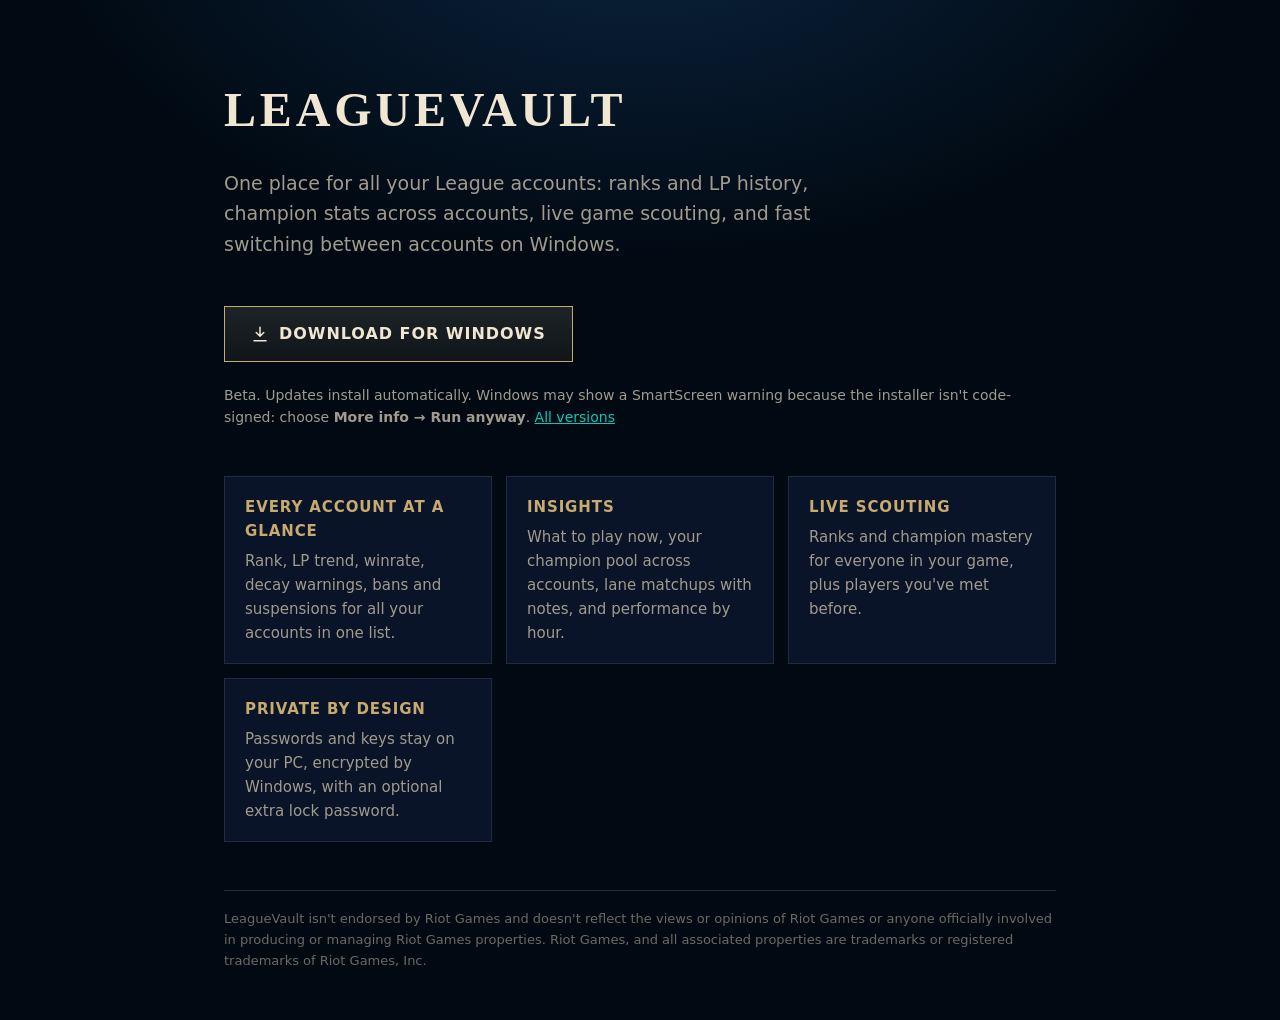
==== index.html @ 15fffa38 "Download page and README Co-Authored-By: Claude Opus 5.5 <noreply@anthropic.com>" ====
<!doctype html>
<html lang="en">
<head>
<meta charset="utf-8">
<meta name="viewport" content="width=device-width, initial-scale=1">
<title>LeagueVault</title>
<meta name="description" content="Desktop account manager for League of Legends: ranks, LP history, champion stats, live game scouting and fast account switching.">
<style>
  :root { --bg: #010a13; --panel: #091428; --line: #1e2d40; --gold: #c8aa6e; --gold-light: #f0e6d2; --text: #f0e6d2; --muted: #a09b8c; --teal: #0ac8b9; }
  * { box-sizing: border-box; }
  body { margin: 0; font: 16px/1.6 "Segoe UI", system-ui, -apple-system, sans-serif; color: var(--text); background: radial-gradient(1000px 600px at 50% -10%, #0b2440, transparent 60%), var(--bg); }
  main { max-width: 880px; margin: 0 auto; padding: 72px 24px 48px; }
  h1 { font-family: Georgia, "Times New Roman", serif; font-size: 48px; letter-spacing: .08em; text-transform: uppercase; color: var(--gold-light); margin: 0 0 8px; }
  .lead { font-size: 19px; color: var(--muted); max-width: 640px; }
  .cta { display: inline-flex; align-items: center; gap: 10px; margin: 28px 0 8px; padding: 14px 26px; border: 1px solid var(--gold); color: var(--gold-light); text-decoration: none; font-weight: 700; letter-spacing: .06em; text-transform: uppercase; background: linear-gradient(180deg, #1e2328, #10151a); transition: box-shadow .2s; }
  .cta:hover, .cta:focus-visible { box-shadow: 0 0 18px rgba(200, 170, 110, .45); outline: none; }
  .cta svg { width: 18px; height: 18px; }
  .note { font-size: 14px; color: var(--muted); }
  .grid { display: grid; grid-template-columns: repeat(auto-fit, minmax(240px, 1fr)); gap: 14px; margin: 48px 0; }
  .card { background: var(--panel); border: 1px solid var(--line); padding: 18px 20px; }
  .card h2 { font-size: 15px; margin: 0 0 6px; color: var(--gold); letter-spacing: .06em; text-transform: uppercase; }
  .card p { margin: 0; color: var(--muted); font-size: 15px; }
  footer { border-top: 1px solid var(--line); padding-top: 18px; font-size: 13px; color: #6b6a63; }
  a { color: var(--teal); }
  @media (prefers-reduced-motion: reduce) { * { transition: none !important; } }
</style>
</head>
<body>
<main>
  <h1>LeagueVault</h1>
  <p class="lead">One place for all your League accounts: ranks and LP history, champion stats across accounts, live game scouting, and fast switching between accounts on Windows.</p>
  <a class="cta" href="https://github.com/DevEpsilon/LeagueVault-Releases/releases/latest/download/LeagueVaultSetup.exe">
    <svg viewBox="0 0 24 24" aria-hidden="true"><path fill="none" stroke="currentColor" stroke-width="2" stroke-linecap="round" d="M12 3v12m-5-5 5 5 5-5M4 21h16"/></svg>
    Download for Windows
  </a>
  <p class="note">Beta. Updates install automatically. Windows may show a SmartScreen warning because the installer isn't code-signed: choose <b>More info → Run anyway</b>. <a href="https://github.com/DevEpsilon/LeagueVault-Releases/releases">All versions</a></p>

  <section class="grid" aria-label="Features">
    <div class="card"><h2>Every account at a glance</h2><p>Rank, LP trend, winrate, decay warnings, bans and suspensions for all your accounts in one list.</p></div>
    <div class="card"><h2>Insights</h2><p>What to play now, your champion pool across accounts, lane matchups with notes, and performance by hour.</p></div>
    <div class="card"><h2>Live scouting</h2><p>Ranks and champion mastery for everyone in your game, plus players you've met before.</p></div>
    <div class="card"><h2>Private by design</h2><p>Passwords and keys stay on your PC, encrypted by Windows, with an optional extra lock password.</p></div>
  </section>

  <footer>
    LeagueVault isn't endorsed by Riot Games and doesn't reflect the views or opinions of Riot Games or anyone officially involved in producing or managing Riot Games properties. Riot Games, and all associated properties are trademarks or registered trademarks of Riot Games, Inc.
  </footer>
</main>
</body>
</html>
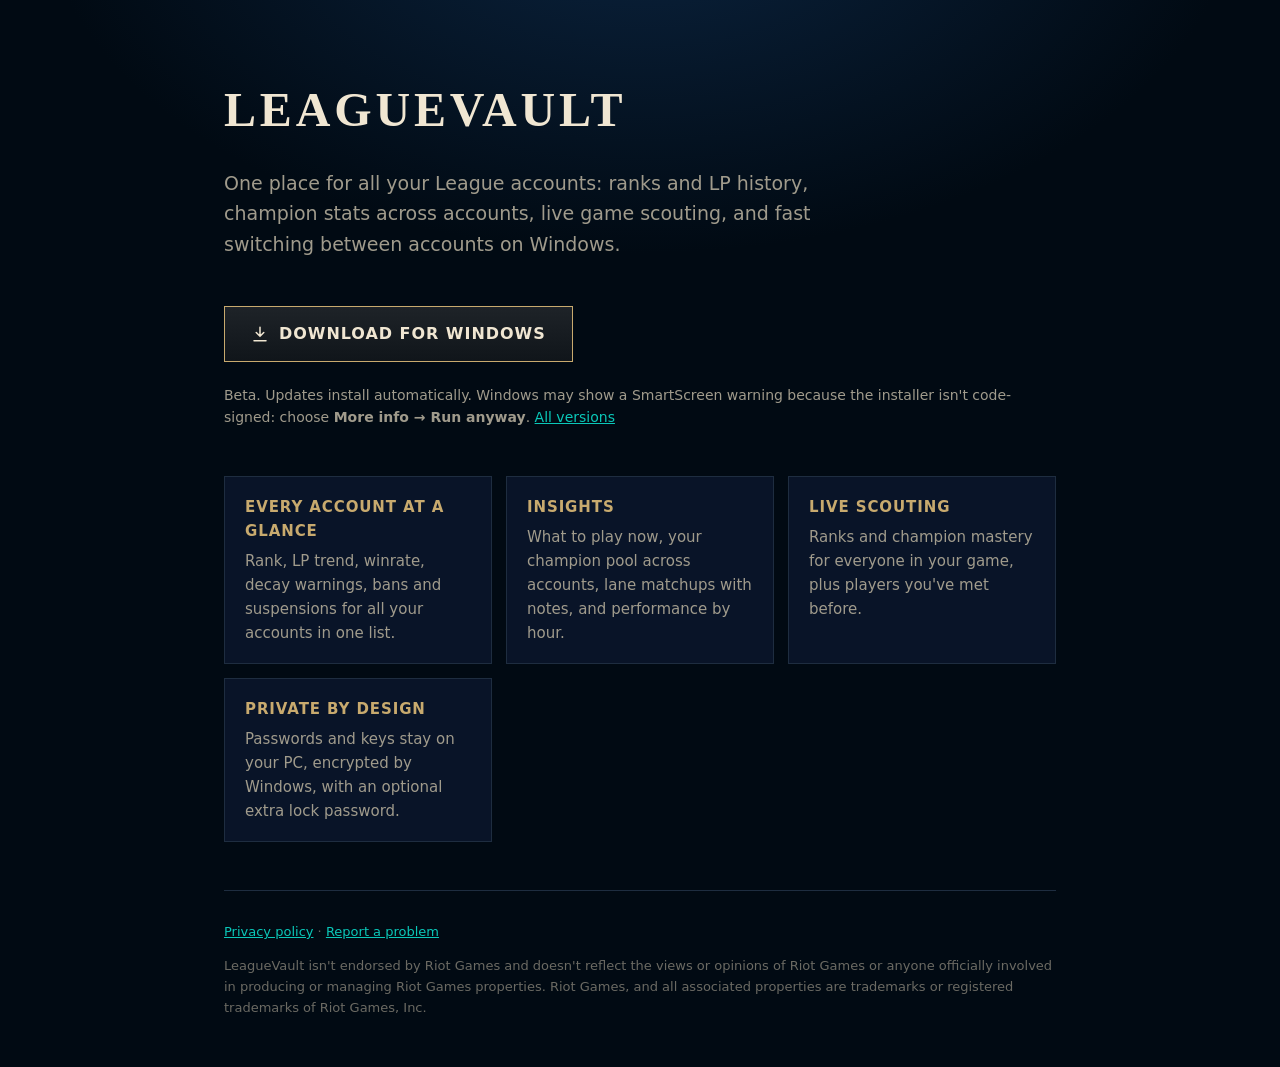
==== commit a9435bbd: "Privacy policy Co-Authored-By: Claude Opus 5.5 <noreply@anthropic.com>" ====
--- a/index.html
+++ b/index.html
@@ -43,6 +43,7 @@
   </section>
 
   <footer>
+    <p><a href="privacy">Privacy policy</a> · <a href="https://github.com/DevEpsilon/LeagueVault-Releases/issues">Report a problem</a></p>
     LeagueVault isn't endorsed by Riot Games and doesn't reflect the views or opinions of Riot Games or anyone officially involved in producing or managing Riot Games properties. Riot Games, and all associated properties are trademarks or registered trademarks of Riot Games, Inc.
   </footer>
 </main>
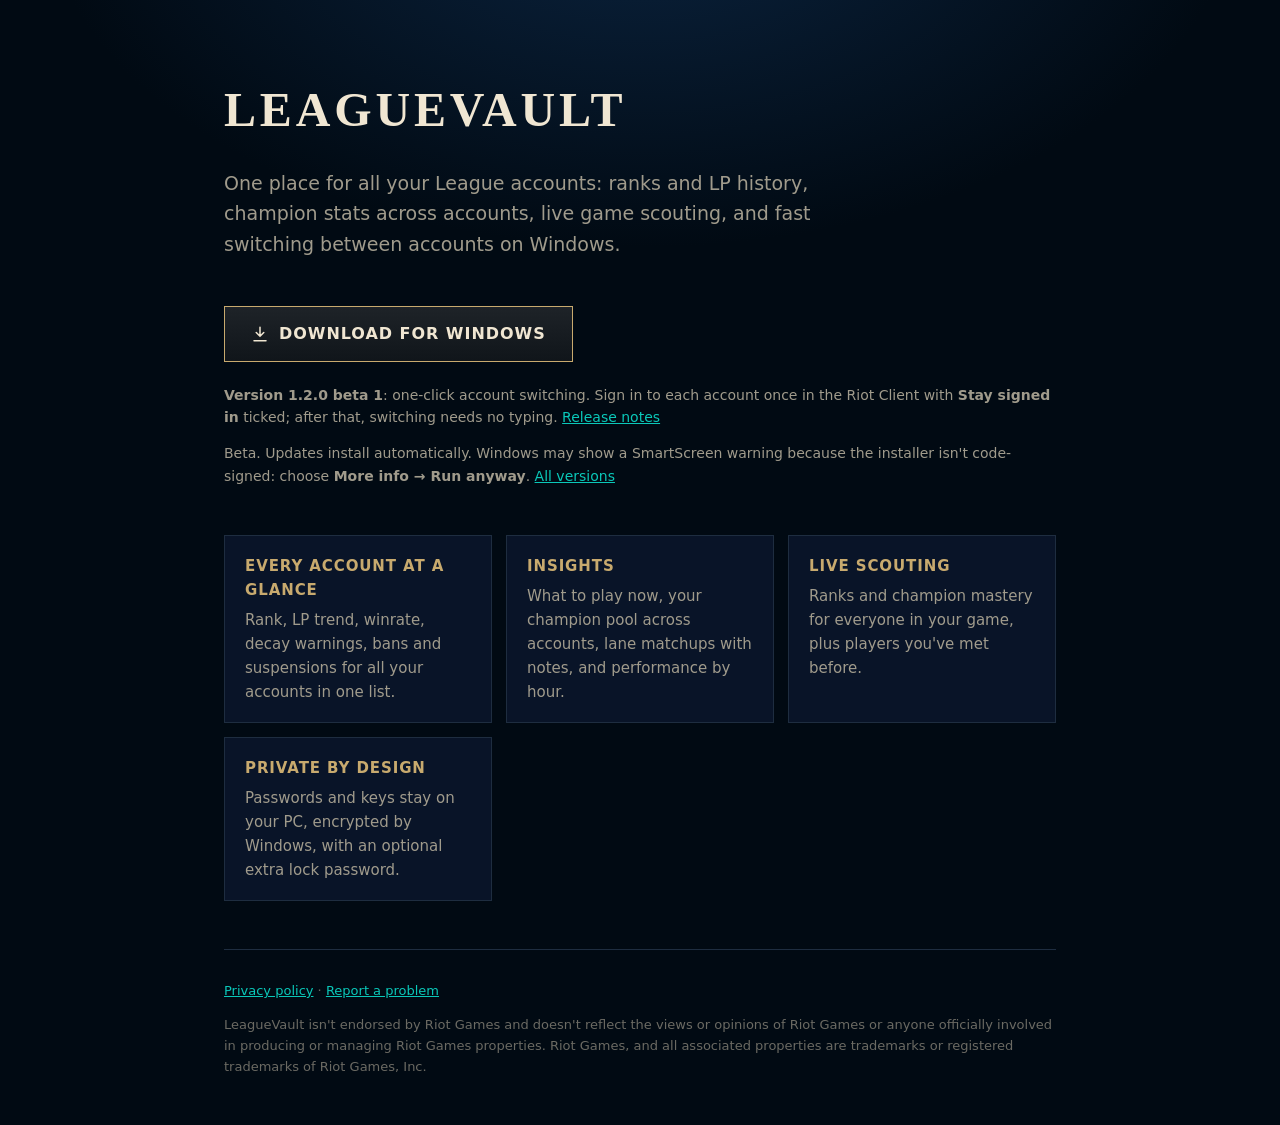
==== commit 8450db79: "Link the download button to 1.2.0 beta 1 The button used releases/latest, which skips pre-releases a" ====
--- a/index.html
+++ b/index.html
@@ -29,10 +29,12 @@
 <main>
   <h1>LeagueVault</h1>
   <p class="lead">One place for all your League accounts: ranks and LP history, champion stats across accounts, live game scouting, and fast switching between accounts on Windows.</p>
-  <a class="cta" href="https://github.com/DevEpsilon/LeagueVault-Releases/releases/latest/download/LeagueVaultSetup.exe">
+  <!-- Points at the beta while no full release exists: releases/latest skips pre-releases -->
+  <a class="cta" href="https://github.com/DevEpsilon/LeagueVault-Releases/releases/download/v1.2.0-beta.1/LeagueVaultSetup.exe">
     <svg viewBox="0 0 24 24" aria-hidden="true"><path fill="none" stroke="currentColor" stroke-width="2" stroke-linecap="round" d="M12 3v12m-5-5 5 5 5-5M4 21h16"/></svg>
     Download for Windows
   </a>
+  <p class="note"><b>Version 1.2.0 beta 1</b>: one-click account switching. Sign in to each account once in the Riot Client with <b>Stay signed in</b> ticked; after that, switching needs no typing. <a href="https://github.com/DevEpsilon/LeagueVault-Releases/releases/tag/v1.2.0-beta.1">Release notes</a></p>
   <p class="note">Beta. Updates install automatically. Windows may show a SmartScreen warning because the installer isn't code-signed: choose <b>More info → Run anyway</b>. <a href="https://github.com/DevEpsilon/LeagueVault-Releases/releases">All versions</a></p>
 
   <section class="grid" aria-label="Features">
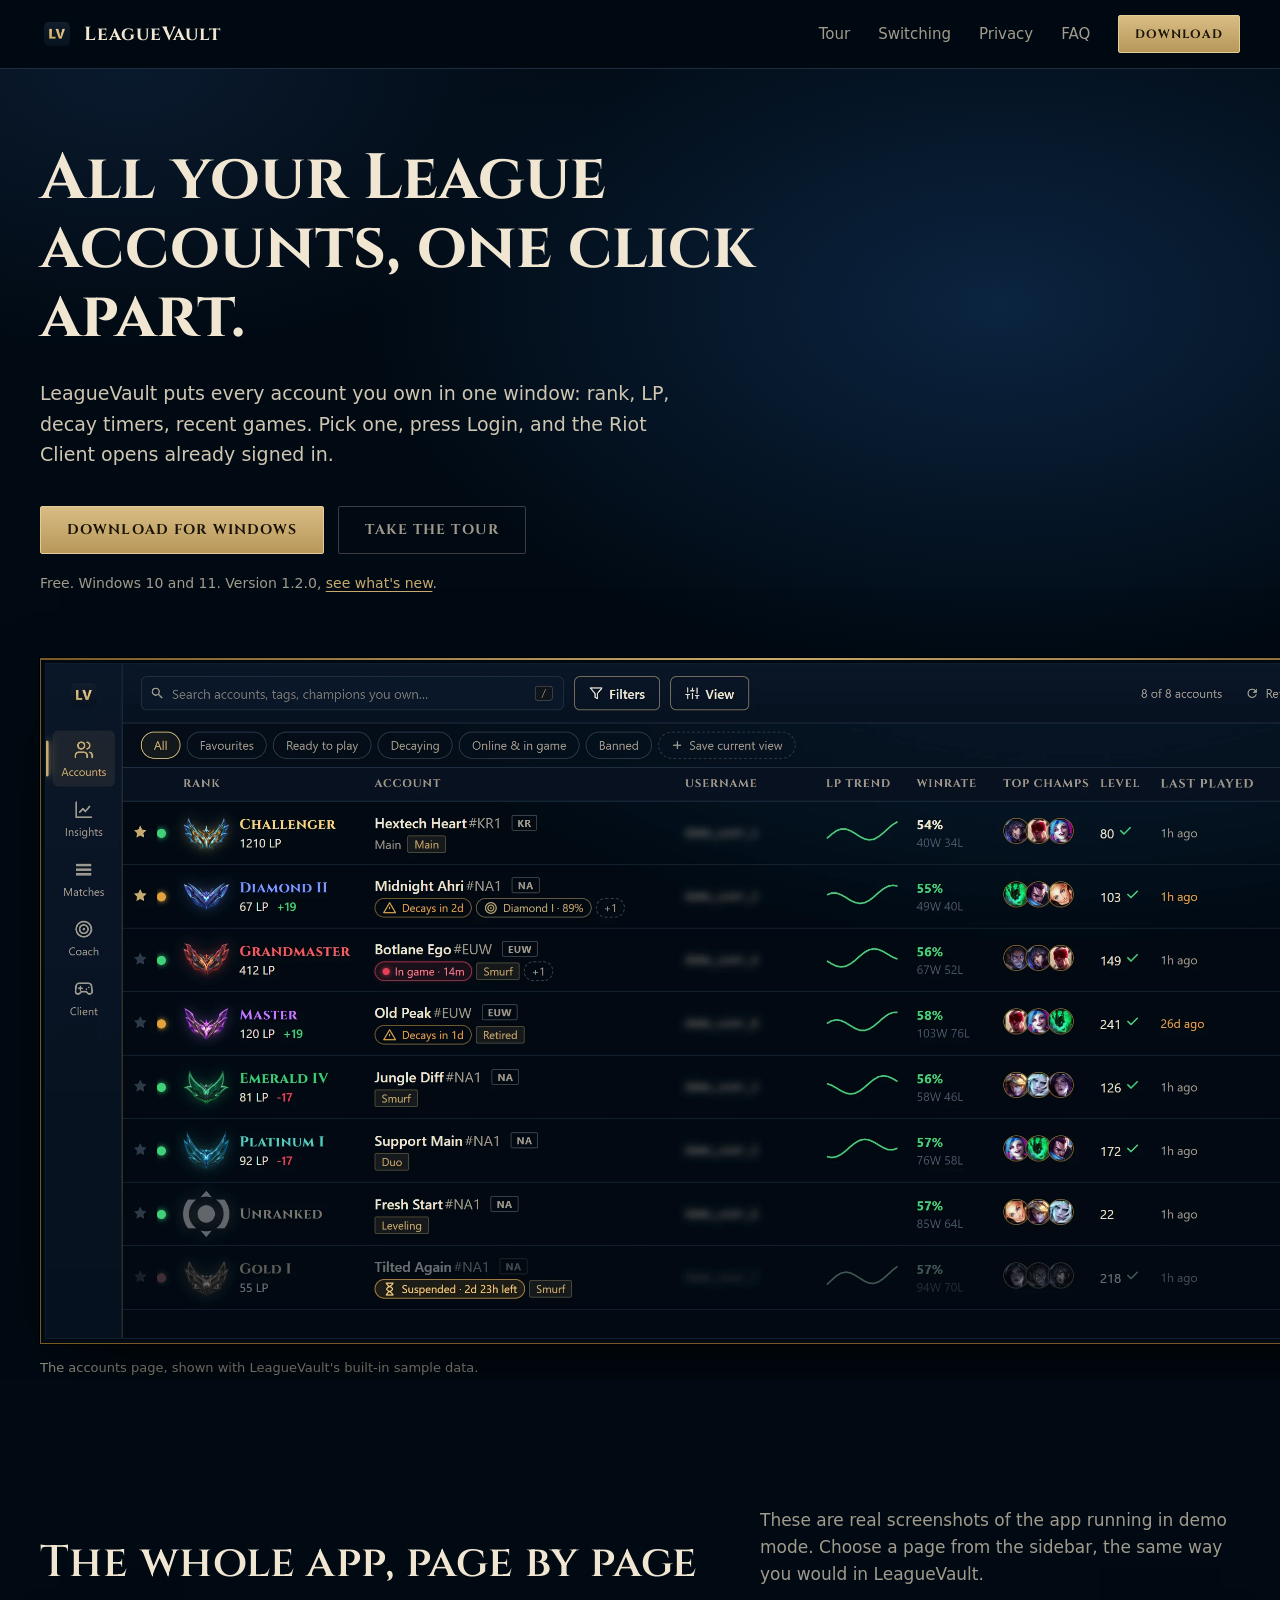
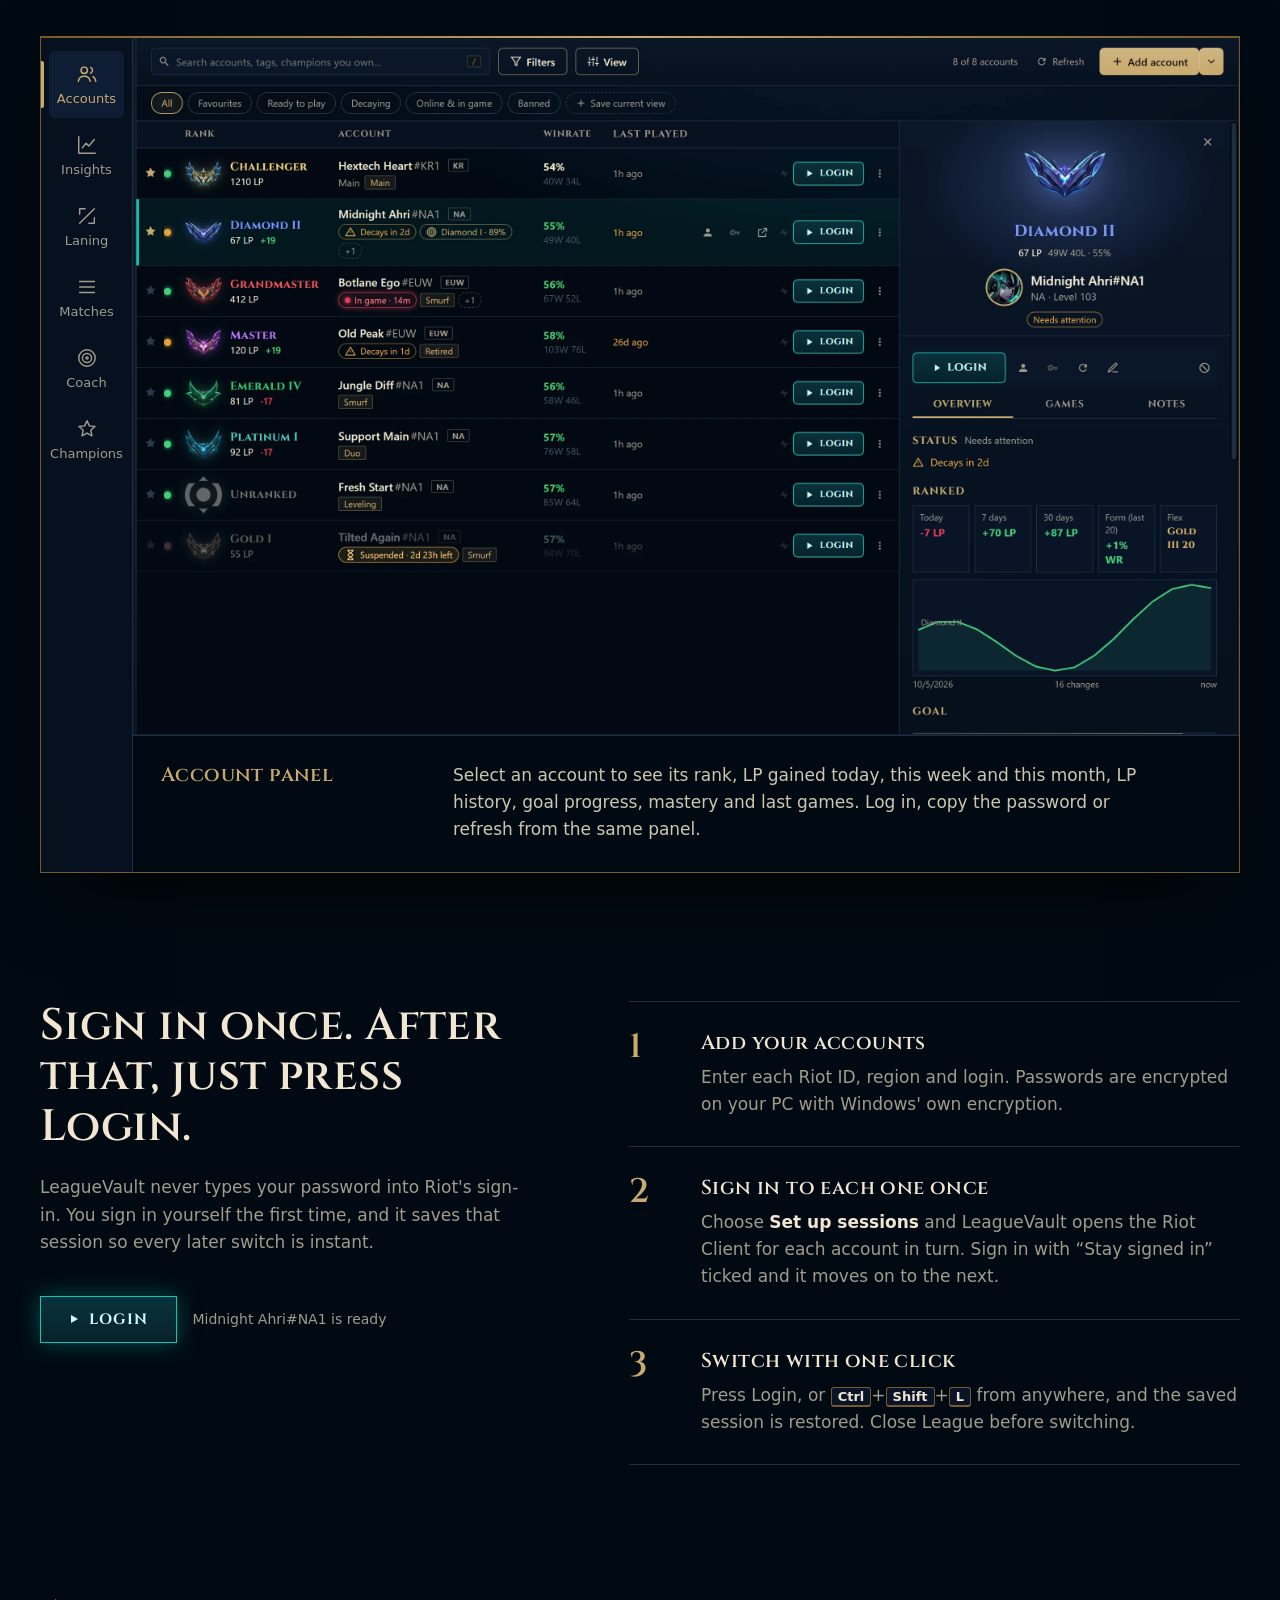
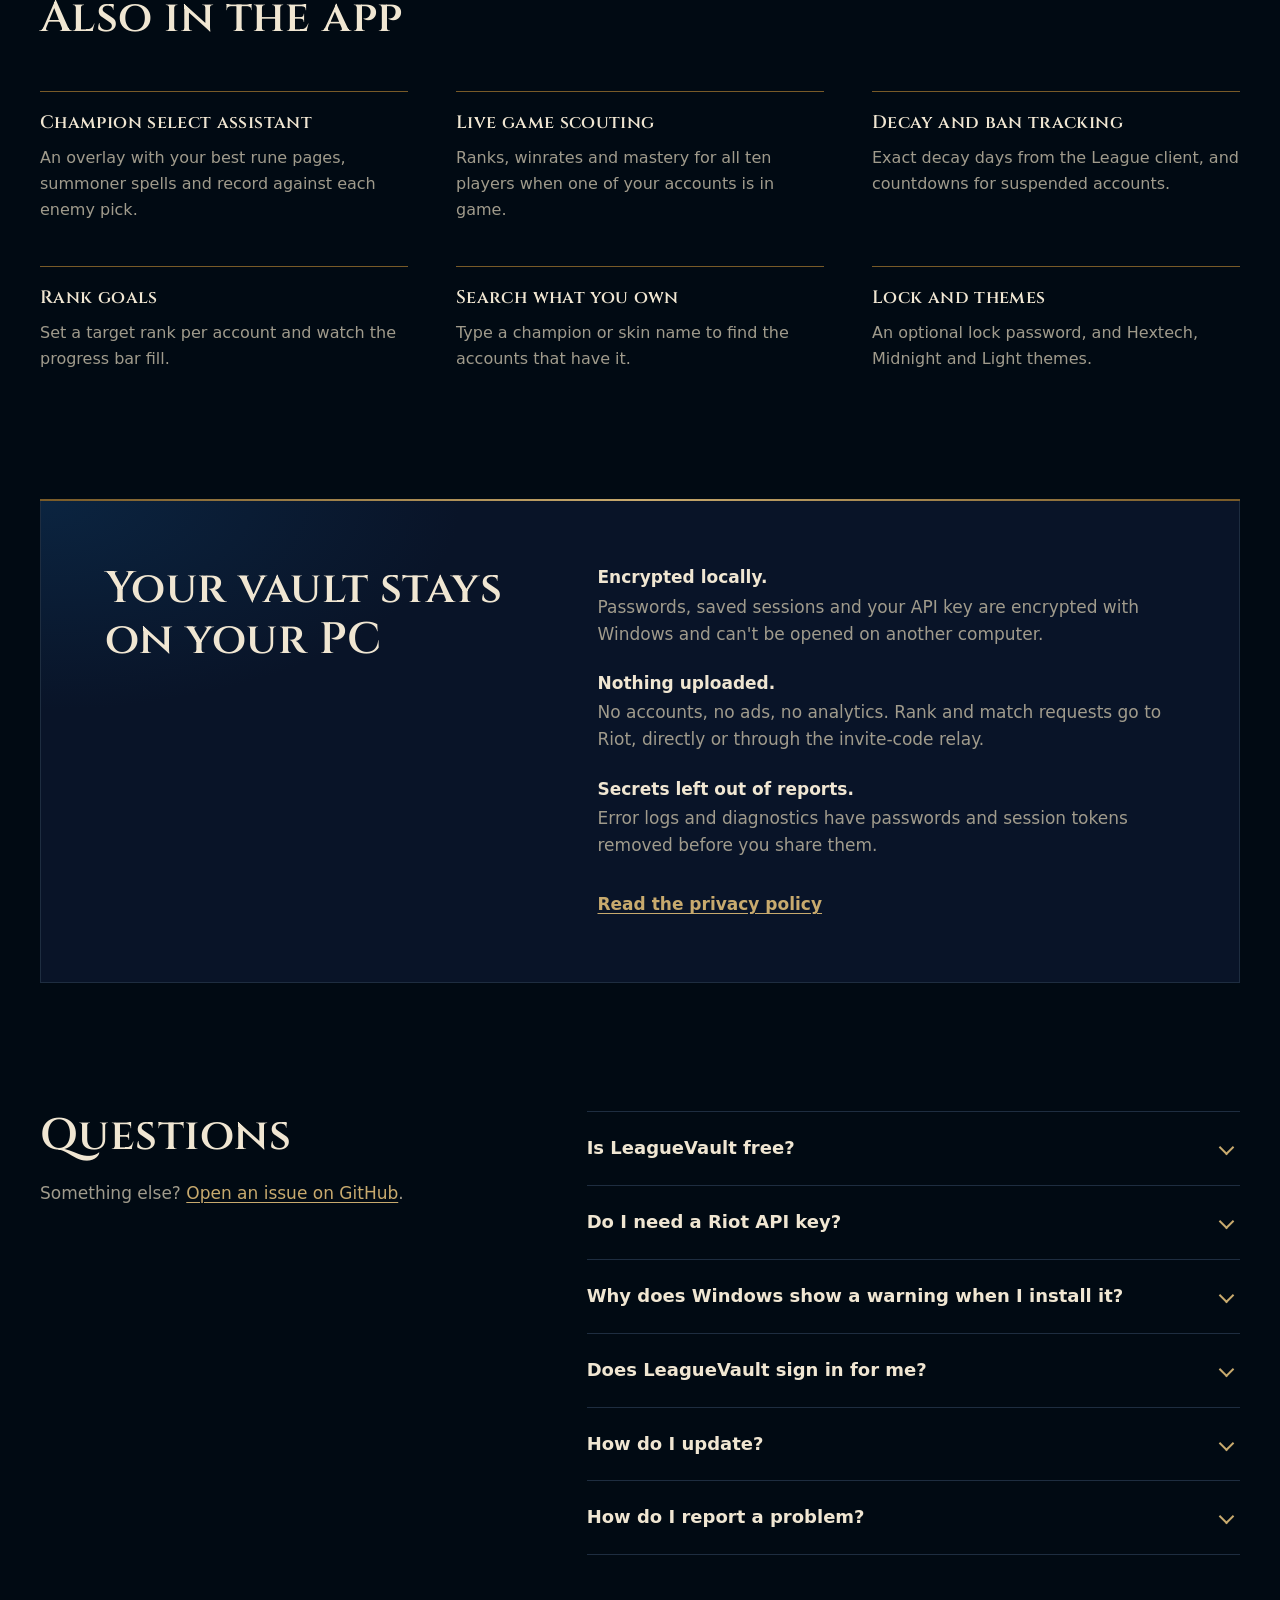
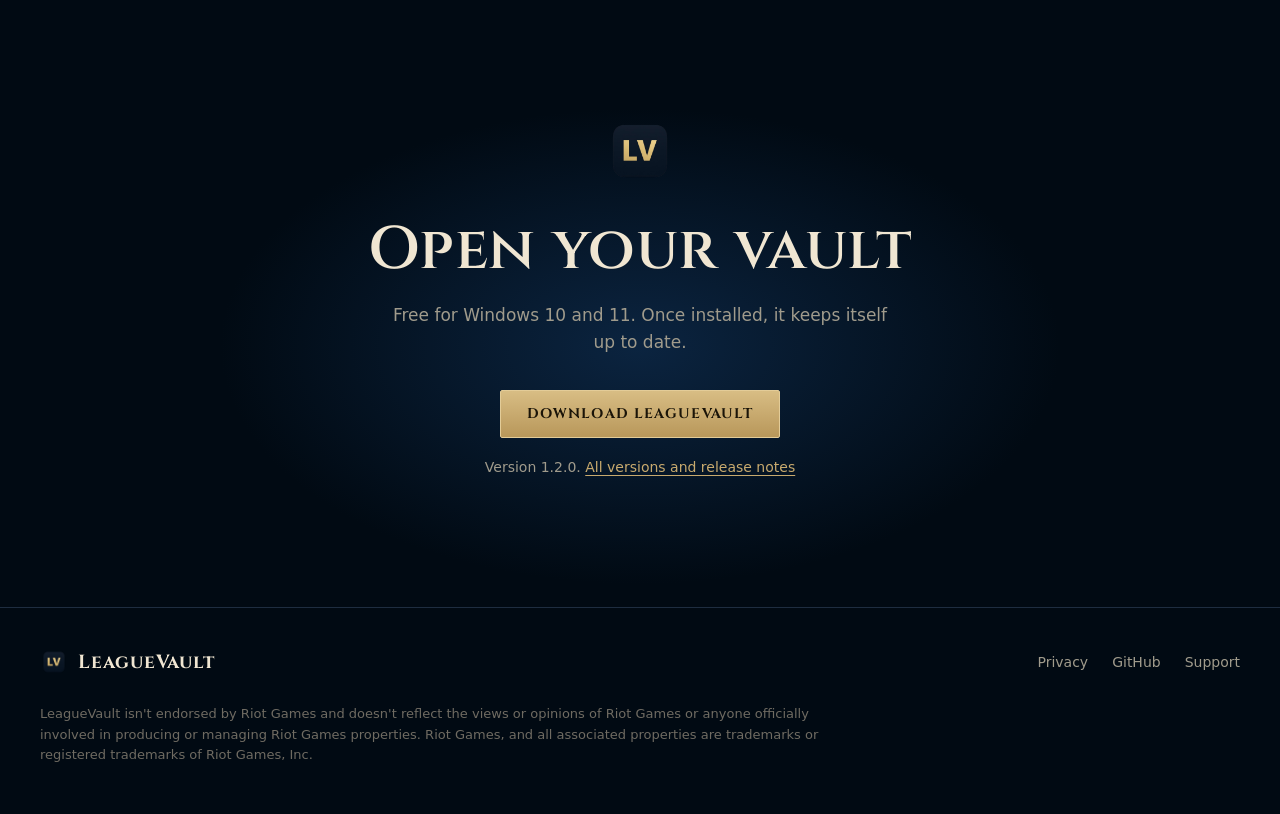
==== commit 5f953c7b: "Rebuild the website around real app screenshots Hextech theme from the app, a tour of real demo-mode" ====
--- a/index.html
+++ b/index.html
@@ -2,52 +2,198 @@
 <html lang="en">
 <head>
 <meta charset="utf-8">
-<meta name="viewport" content="width=device-width, initial-scale=1">
-<title>LeagueVault</title>
-<meta name="description" content="Desktop account manager for League of Legends: ranks, LP history, champion stats, live game scouting and fast account switching.">
-<style>
-  :root { --bg: #010a13; --panel: #091428; --line: #1e2d40; --gold: #c8aa6e; --gold-light: #f0e6d2; --text: #f0e6d2; --muted: #a09b8c; --teal: #0ac8b9; }
-  * { box-sizing: border-box; }
-  body { margin: 0; font: 16px/1.6 "Segoe UI", system-ui, -apple-system, sans-serif; color: var(--text); background: radial-gradient(1000px 600px at 50% -10%, #0b2440, transparent 60%), var(--bg); }
-  main { max-width: 880px; margin: 0 auto; padding: 72px 24px 48px; }
-  h1 { font-family: Georgia, "Times New Roman", serif; font-size: 48px; letter-spacing: .08em; text-transform: uppercase; color: var(--gold-light); margin: 0 0 8px; }
-  .lead { font-size: 19px; color: var(--muted); max-width: 640px; }
-  .cta { display: inline-flex; align-items: center; gap: 10px; margin: 28px 0 8px; padding: 14px 26px; border: 1px solid var(--gold); color: var(--gold-light); text-decoration: none; font-weight: 700; letter-spacing: .06em; text-transform: uppercase; background: linear-gradient(180deg, #1e2328, #10151a); transition: box-shadow .2s; }
-  .cta:hover, .cta:focus-visible { box-shadow: 0 0 18px rgba(200, 170, 110, .45); outline: none; }
-  .cta svg { width: 18px; height: 18px; }
-  .note { font-size: 14px; color: var(--muted); }
-  .grid { display: grid; grid-template-columns: repeat(auto-fit, minmax(240px, 1fr)); gap: 14px; margin: 48px 0; }
-  .card { background: var(--panel); border: 1px solid var(--line); padding: 18px 20px; }
-  .card h2 { font-size: 15px; margin: 0 0 6px; color: var(--gold); letter-spacing: .06em; text-transform: uppercase; }
-  .card p { margin: 0; color: var(--muted); font-size: 15px; }
-  footer { border-top: 1px solid var(--line); padding-top: 18px; font-size: 13px; color: #6b6a63; }
-  a { color: var(--teal); }
-  @media (prefers-reduced-motion: reduce) { * { transition: none !important; } }
-</style>
+<meta name="viewport" content="width=device-width,initial-scale=1">
+<title>LeagueVault: all your League accounts in one place</title>
+<meta name="description" content="LeagueVault keeps every League of Legends account you own in one window: ranks, LP, match history, coaching, and one-click login. Free for Windows.">
+<meta name="theme-color" content="#010a13">
+<meta property="og:title" content="LeagueVault">
+<meta property="og:description" content="Every League account you own in one window, with one-click login. Free for Windows.">
+<meta property="og:image" content="assets/shots/accounts.webp">
+<link rel="icon" href="assets/logo.png">
+<link rel="preload" href="assets/fonts/Cinzel.ttf" as="font" type="font/ttf" crossorigin>
+<link rel="stylesheet" href="styles.css">
+<script src="site.js" defer></script>
 </head>
 <body>
-<main>
-  <h1>LeagueVault</h1>
-  <p class="lead">One place for all your League accounts: ranks and LP history, champion stats across accounts, live game scouting, and fast switching between accounts on Windows.</p>
-  <!-- Points at the beta while no full release exists: releases/latest skips pre-releases -->
-  <a class="cta" href="https://github.com/DevEpsilon/LeagueVault-Releases/releases/download/v1.2.0-beta.1/LeagueVaultSetup.exe">
-    <svg viewBox="0 0 24 24" aria-hidden="true"><path fill="none" stroke="currentColor" stroke-width="2" stroke-linecap="round" d="M12 3v12m-5-5 5 5 5-5M4 21h16"/></svg>
-    Download for Windows
-  </a>
-  <p class="note"><b>Version 1.2.0 beta 1</b>: one-click account switching. Sign in to each account once in the Riot Client with <b>Stay signed in</b> ticked; after that, switching needs no typing. <a href="https://github.com/DevEpsilon/LeagueVault-Releases/releases/tag/v1.2.0-beta.1">Release notes</a></p>
-  <p class="note">Beta. Updates install automatically. Windows may show a SmartScreen warning because the installer isn't code-signed: choose <b>More info → Run anyway</b>. <a href="https://github.com/DevEpsilon/LeagueVault-Releases/releases">All versions</a></p>
+<a class="skip" href="#main">Skip to content</a>
 
-  <section class="grid" aria-label="Features">
-    <div class="card"><h2>Every account at a glance</h2><p>Rank, LP trend, winrate, decay warnings, bans and suspensions for all your accounts in one list.</p></div>
-    <div class="card"><h2>Insights</h2><p>What to play now, your champion pool across accounts, lane matchups with notes, and performance by hour.</p></div>
-    <div class="card"><h2>Live scouting</h2><p>Ranks and champion mastery for everyone in your game, plus players you've met before.</p></div>
-    <div class="card"><h2>Private by design</h2><p>Passwords and keys stay on your PC, encrypted by Windows, with an optional extra lock password.</p></div>
+<header class="top">
+  <div class="wrap top-inner">
+    <a class="brand" href="#" aria-label="LeagueVault home"><img src="assets/logo.png" alt="" width="34" height="34"><span>LeagueVault</span></a>
+    <nav aria-label="Main">
+      <a href="#tour">Tour</a>
+      <a href="#switching">Switching</a>
+      <a href="#privacy">Privacy</a>
+      <a href="#faq">FAQ</a>
+      <a class="btn btn-gold btn-small" href="https://github.com/DevEpsilon/LeagueVault-Releases/releases/latest/download/LeagueVaultSetup.exe">Download</a>
+    </nav>
+  </div>
+</header>
+
+<main id="main">
+  <section class="hero">
+    <div class="wrap hero-copy">
+      <h1>All your League accounts, one click apart.</h1>
+      <p class="lead">LeagueVault puts every account you own in one window: rank, LP, decay timers, recent games. Pick one, press Login, and the Riot Client opens already signed in.</p>
+      <div class="actions">
+        <a class="btn btn-gold" href="https://github.com/DevEpsilon/LeagueVault-Releases/releases/latest/download/LeagueVaultSetup.exe">Download for Windows</a>
+        <a class="btn btn-ghost" href="#tour">Take the tour</a>
+      </div>
+      <p class="fine">Free. Windows 10 and 11. Version 1.2.0, <a href="https://github.com/DevEpsilon/LeagueVault-Releases/releases/latest">see what's new</a>.</p>
+    </div>
+    <figure class="hero-shot">
+      <div class="frame">
+        <img src="assets/shots/accounts.webp" width="2880" height="1722" alt="The LeagueVault accounts table: eight sample accounts from Challenger to Unranked, each with its rank emblem, LP change, LP trend, winrate, top champions, last played time and a Login button. Two accounts show decay warnings, one is in game and one is suspended.">
+      </div>
+      <figcaption class="wrap">The accounts page, shown with LeagueVault's built-in sample data.</figcaption>
+    </figure>
   </section>
 
-  <footer>
-    <p><a href="privacy">Privacy policy</a> · <a href="https://github.com/DevEpsilon/LeagueVault-Releases/issues">Report a problem</a></p>
-    LeagueVault isn't endorsed by Riot Games and doesn't reflect the views or opinions of Riot Games or anyone officially involved in producing or managing Riot Games properties. Riot Games, and all associated properties are trademarks or registered trademarks of Riot Games, Inc.
-  </footer>
+  <section class="tour" id="tour" aria-labelledby="tour-title">
+    <div class="wrap">
+      <div class="section-head">
+        <h2 id="tour-title">The whole app, page by page</h2>
+        <p>These are real screenshots of the app running in demo mode. Choose a page from the sidebar, the same way you would in LeagueVault.</p>
+      </div>
+      <div class="tour-app">
+        <div class="tour-nav" role="tablist" aria-label="App pages" aria-orientation="vertical">
+          <button role="tab" id="tab-account" aria-controls="panel" aria-selected="true" data-shot="drawer" data-title="Account panel" data-text="Select an account to see its rank, LP gained today, this week and this month, LP history, goal progress, mastery and last games. Log in, copy the password or refresh from the same panel.">
+            <svg viewBox="0 0 24 24" aria-hidden="true"><circle cx="9" cy="8" r="3.5"/><path d="M2.5 20c.6-3.6 3.2-5.5 6.5-5.5s5.9 1.9 6.5 5.5M16 4.8a3.5 3.5 0 0 1 0 6.4M18.5 14.8c1.7.8 2.7 2.5 3 5.2"/></svg>Accounts</button>
+          <button role="tab" id="tab-insights" aria-controls="panel" aria-selected="false" tabindex="-1" data-shot="insights" data-title="Insights" data-text="Your week across every account: games played, winrate, LP gained per account, which accounts are about to decay and which are close to promotion.">
+            <svg viewBox="0 0 24 24" aria-hidden="true"><path d="M3 3v18h18M7 15l4-5 3 3 6-7"/></svg>Insights</button>
+          <button role="tab" id="tab-laning" aria-controls="panel" aria-selected="false" tabindex="-1" data-shot="insights-trends" data-title="Laning at 15 minutes" data-text="Average CS, gold and XP difference against your lane opponent, by role and by champion, so you can see where you fall behind early.">
+            <svg viewBox="0 0 24 24" aria-hidden="true"><path d="M4 20 20 4M4 4h6M4 4v6M20 20h-6M20 20v-6"/></svg>Laning</button>
+          <button role="tab" id="tab-matches" aria-controls="panel" aria-selected="false" tabindex="-1" data-shot="matches" data-title="Matches" data-text="Every game from every account in one list, with KDA, CS, build, gold lead at 15 and a score. Filter by queue, role, result or champion.">
+            <svg viewBox="0 0 24 24" aria-hidden="true"><path d="M4 6h16M4 12h16M4 18h16"/></svg>Matches</button>
+          <button role="tab" id="tab-coach" aria-controls="panel" aria-selected="false" tabindex="-1" data-shot="coach" data-title="Coach" data-text="Your ranked stats compared with players at your own rank. See your strengths, what to work on, and pick one focus that's scored after every game.">
+            <svg viewBox="0 0 24 24" aria-hidden="true"><circle cx="12" cy="12" r="9"/><circle cx="12" cy="12" r="5"/><circle cx="12" cy="12" r="1.2"/></svg>Coach</button>
+          <button role="tab" id="tab-champs" aria-controls="panel" aria-selected="false" tabindex="-1" data-shot="coach-champs" data-title="Champion advice" data-text="For each champion you play: games, winrate and how you perform against your rank, with a plain suggestion to keep it, practise it or drop it.">
+            <svg viewBox="0 0 24 24" aria-hidden="true"><path d="M12 3l2.6 5.6 6.1.7-4.5 4.1 1.2 6L12 16.4 6.6 19.4l1.2-6L3.3 9.3l6.1-.7z"/></svg>Champions</button>
+        </div>
+        <div class="tour-view" id="panel" role="tabpanel" aria-labelledby="tab-account" tabindex="0">
+          <div class="frame">
+            <img id="tour-img" src="assets/shots/drawer.webp" width="2880" height="1722" alt="">
+          </div>
+          <div class="tour-caption" aria-live="polite">
+            <h3 id="tour-title-text">Account panel</h3>
+            <p id="tour-text">Select an account to see its rank, LP gained today, this week and this month, LP history, goal progress, mastery and last games. Log in, copy the password or refresh from the same panel.</p>
+          </div>
+        </div>
+      </div>
+    </div>
+  </section>
+
+  <section class="switching" id="switching" aria-labelledby="switch-title">
+    <div class="wrap switch-grid">
+      <div class="switch-intro">
+        <h2 id="switch-title">Sign in once. After that, just press Login.</h2>
+        <p>LeagueVault never types your password into Riot's sign-in. You sign in yourself the first time, and it saves that session so every later switch is instant.</p>
+        <div class="login-demo" aria-hidden="true">
+          <span class="login-btn"><svg viewBox="0 0 10 10"><path d="M2 1l7 4-7 4z"/></svg>Login</span>
+          <span class="login-note">Midnight Ahri#NA1 is ready</span>
+        </div>
+      </div>
+      <ol class="steps">
+        <li>
+          <h3>Add your accounts</h3>
+          <p>Enter each Riot ID, region and login. Passwords are encrypted on your PC with Windows' own encryption.</p>
+        </li>
+        <li>
+          <h3>Sign in to each one once</h3>
+          <p>Choose <strong>Set up sessions</strong> and LeagueVault opens the Riot Client for each account in turn. Sign in with “Stay signed in” ticked and it moves on to the next.</p>
+        </li>
+        <li>
+          <h3>Switch with one click</h3>
+          <p>Press Login, or <kbd>Ctrl</kbd>+<kbd>Shift</kbd>+<kbd>L</kbd> from anywhere, and the saved session is restored. Close League before switching.</p>
+        </li>
+      </ol>
+    </div>
+  </section>
+
+  <section class="more" aria-labelledby="more-title">
+    <div class="wrap">
+      <h2 id="more-title">Also in the app</h2>
+      <dl class="more-list">
+        <div><dt>Champion select assistant</dt><dd>An overlay with your best rune pages, summoner spells and record against each enemy pick.</dd></div>
+        <div><dt>Live game scouting</dt><dd>Ranks, winrates and mastery for all ten players when one of your accounts is in game.</dd></div>
+        <div><dt>Decay and ban tracking</dt><dd>Exact decay days from the League client, and countdowns for suspended accounts.</dd></div>
+        <div><dt>Rank goals</dt><dd>Set a target rank per account and watch the progress bar fill.</dd></div>
+        <div><dt>Search what you own</dt><dd>Type a champion or skin name to find the accounts that have it.</dd></div>
+        <div><dt>Lock and themes</dt><dd>An optional lock password, and Hextech, Midnight and Light themes.</dd></div>
+      </dl>
+    </div>
+  </section>
+
+  <section class="privacy" id="privacy" aria-labelledby="privacy-title">
+    <div class="wrap privacy-grid">
+      <h2 id="privacy-title">Your vault stays on your PC</h2>
+      <ul class="facts">
+        <li><strong>Encrypted locally.</strong> Passwords, saved sessions and your API key are encrypted with Windows and can't be opened on another computer.</li>
+        <li><strong>Nothing uploaded.</strong> No accounts, no ads, no analytics. Rank and match requests go to Riot, directly or through the invite-code relay.</li>
+        <li><strong>Secrets left out of reports.</strong> Error logs and diagnostics have passwords and session tokens removed before you share them.</li>
+      </ul>
+      <a class="text-link" href="privacy.html">Read the privacy policy</a>
+    </div>
+  </section>
+
+  <section class="faq" id="faq" aria-labelledby="faq-title">
+    <div class="wrap faq-grid">
+      <div>
+        <h2 id="faq-title">Questions</h2>
+        <p class="muted">Something else? <a href="https://github.com/DevEpsilon/LeagueVault-Releases/issues">Open an issue on GitHub</a>.</p>
+      </div>
+      <div class="faq-list">
+        <details>
+          <summary>Is LeagueVault free?</summary>
+          <p>Yes. It's a free project with no ads or analytics.</p>
+        </details>
+        <details>
+          <summary>Do I need a Riot API key?</summary>
+          <p>Ranks and match history need Riot API access. Paste your own key from <a href="https://developer.riotgames.com/">Riot's developer portal</a> into Settings, or use an invite code if you were given one. Development keys expire every 24 hours.</p>
+        </details>
+        <details>
+          <summary>Why does Windows show a warning when I install it?</summary>
+          <p>The installer isn't code-signed yet, so SmartScreen says the publisher is unknown. Check that the file came from the <a href="https://github.com/DevEpsilon/LeagueVault-Releases/releases">official releases page</a>, then choose <strong>More info</strong> and <strong>Run anyway</strong>.</p>
+        </details>
+        <details>
+          <summary>Does LeagueVault sign in for me?</summary>
+          <p>No. You sign in yourself the first time in the Riot Client, with “Stay signed in” ticked. LeagueVault saves that session and restores it on later switches. If a session expires, sign in again and it's saved again.</p>
+        </details>
+        <details>
+          <summary>How do I update?</summary>
+          <p>The app updates itself when a new version is published. To install by hand, run the new installer over your current version. Your accounts and settings are kept.</p>
+        </details>
+        <details>
+          <summary>How do I report a problem?</summary>
+          <p>In the app, go to Settings, then Help, then <strong>Report a problem</strong>. It collects the error log and client diagnostics with secrets removed. Attach them to a <a href="https://github.com/DevEpsilon/LeagueVault-Releases/issues">GitHub issue</a>.</p>
+        </details>
+      </div>
+    </div>
+  </section>
+
+  <section class="download" id="download" aria-labelledby="download-title">
+    <div class="wrap download-inner">
+      <img src="assets/logo.png" alt="" width="72" height="72">
+      <h2 id="download-title">Open your vault</h2>
+      <p>Free for Windows 10 and 11. Once installed, it keeps itself up to date.</p>
+      <a class="btn btn-gold" href="https://github.com/DevEpsilon/LeagueVault-Releases/releases/latest/download/LeagueVaultSetup.exe">Download LeagueVault</a>
+      <p class="fine">Version 1.2.0. <a href="https://github.com/DevEpsilon/LeagueVault-Releases/releases">All versions and release notes</a></p>
+    </div>
+  </section>
 </main>
+
+<footer class="foot">
+  <div class="wrap">
+    <div class="foot-row">
+      <a class="brand" href="#"><img src="assets/logo.png" alt="" width="28" height="28"><span>LeagueVault</span></a>
+      <nav aria-label="Footer">
+        <a href="privacy.html">Privacy</a>
+        <a href="https://github.com/DevEpsilon/LeagueVault-Releases">GitHub</a>
+        <a href="https://github.com/DevEpsilon/LeagueVault-Releases/issues">Support</a>
+      </nav>
+    </div>
+    <p class="legal">LeagueVault isn't endorsed by Riot Games and doesn't reflect the views or opinions of Riot Games or anyone officially involved in producing or managing Riot Games properties. Riot Games, and all associated properties are trademarks or registered trademarks of Riot Games, Inc.</p>
+  </div>
+</footer>
 </body>
 </html>
--- a/styles.css
+++ b/styles.css
@@ -0,0 +1,218 @@
+/* LeagueVault site: the app's own hextech theme (gold and teal on void navy) */
+@font-face { font-family: 'Cinzel'; src: url('assets/fonts/Cinzel.ttf') format('truetype'); font-weight: 400 900; font-display: swap; }
+
+:root {
+  color-scheme: dark;
+  --void: #010a13;
+  --navy: #091428;
+  --navy-2: #0e1d33;
+  --line: #1e2d40;
+  --gold: #c8aa6e;
+  --gold-dark: #785a28;
+  --bone: #f0e6d2;
+  --ash: #a09b8c;
+  --teal: #0ac8b9;
+  --gold-line: linear-gradient(90deg, #785a28, #c8aa6e 50%, #785a28);
+  --display: 'Cinzel', 'Times New Roman', serif;
+  --body: 'Segoe UI', system-ui, -apple-system, sans-serif;
+  --wrap: 1200px;
+}
+
+* { box-sizing: border-box; }
+html { scroll-behavior: smooth; scroll-padding-top: 84px; }
+body {
+  margin: 0; background: var(--void); color: var(--bone);
+  font: 17px/1.6 var(--body); -webkit-font-smoothing: antialiased;
+}
+img { max-width: 100%; height: auto; display: block; }
+a { color: var(--gold); text-underline-offset: 3px; }
+a:hover { color: var(--bone); }
+:focus-visible { outline: 2px solid var(--teal); outline-offset: 3px; }
+h1, h2, h3 { font-family: var(--display); font-weight: 600; margin: 0; color: var(--bone); }
+h2 { font-size: clamp(30px, 3.6vw, 44px); line-height: 1.15; letter-spacing: .01em; }
+h3 { font-size: 20px; line-height: 1.3; letter-spacing: .02em; }
+p { margin: 0; }
+.muted { color: var(--ash); }
+kbd { font: 600 13px var(--body); padding: 1px 6px; border: 1px solid var(--gold-dark); border-bottom-width: 2px; border-radius: 3px; color: var(--bone); background: var(--navy); }
+
+.wrap { width: min(100% - 48px, var(--wrap)); margin-inline: auto; }
+.skip { position: absolute; left: -9999px; top: 8px; z-index: 100; background: var(--gold); color: var(--void); padding: 8px 14px; }
+.skip:focus { left: 8px; }
+
+/* ---------- Buttons: the app's gold primary and ghost styles ---------- */
+.btn {
+  display: inline-flex; align-items: center; justify-content: center; min-height: 48px; padding: 0 26px;
+  font: 700 14px/1 var(--display); letter-spacing: .08em; text-transform: uppercase; text-decoration: none;
+  border-radius: 2px; transition: box-shadow .15s, background .15s, color .15s, border-color .15s;
+}
+.btn-gold { color: #1a1408; background: linear-gradient(180deg, #d8bd84, #b8975a); border: 1px solid #e3cc98; }
+.btn-gold:hover { color: #1a1408; background: linear-gradient(180deg, #e6cd96, #c8aa6e); box-shadow: 0 0 22px rgba(200, 170, 110, .5); }
+.btn-ghost { color: var(--ash); border: 1px solid #3c3c41; }
+.btn-ghost:hover { color: var(--bone); border-color: var(--gold); }
+.btn-small { min-height: 38px; padding: 0 16px; font-size: 12px; }
+
+/* ---------- Header ---------- */
+.top { position: sticky; top: 0; z-index: 20; background: rgba(1, 10, 19, .86); backdrop-filter: blur(14px); border-bottom: 1px solid var(--line); }
+.top-inner { height: 68px; display: flex; align-items: center; justify-content: space-between; gap: 24px; }
+.brand { display: inline-flex; align-items: center; gap: 10px; color: var(--bone); text-decoration: none; font: 700 19px var(--display); letter-spacing: .04em; }
+.brand img { border-radius: 7px; }
+.top nav { display: flex; align-items: center; gap: 28px; font-size: 15px; }
+.top nav a:not(.btn) { color: var(--ash); text-decoration: none; }
+.top nav a:not(.btn):hover { color: var(--bone); }
+
+/* ---------- Hero ---------- */
+.hero { position: relative; padding: 76px 0 0; overflow: hidden; isolation: isolate; }
+.hero::before {
+  content: ''; position: absolute; z-index: -1; inset: 0;
+  background: radial-gradient(900px 520px at 78% 18%, #0b2440 0%, transparent 70%), radial-gradient(700px 400px at 10% 0%, #0a1a2e 0%, transparent 70%);
+}
+.hero-copy { max-width: var(--wrap); }
+.hero h1 { font-size: clamp(38px, 5vw, 68px); line-height: 1.08; max-width: 19ch; font-weight: 700; }
+.lead { margin-top: 26px; max-width: 54ch; font-size: 19px; line-height: 1.6; color: #cfc6b2; }
+.actions { display: flex; flex-wrap: wrap; gap: 14px; margin-top: 36px; }
+.fine { margin-top: 18px; font-size: 14px; color: var(--ash); }
+
+.hero-shot { margin: 64px 0 0; padding-left: max(24px, calc((100vw - var(--wrap)) / 2)); }
+.hero-shot .frame { width: min(1500px, 118%); }
+.hero-shot figcaption { margin-top: 14px; font-size: 13px; color: var(--ash); padding-left: 0; width: auto; }
+
+/* The client frame: gold hairline with a brighter top edge, like the League client's windows */
+.frame { position: relative; border: 1px solid var(--gold-dark); background: var(--void); padding: 4px; box-shadow: 0 30px 80px -20px rgba(0, 0, 0, .9), 0 0 0 1px #000; }
+.frame::before { content: ''; position: absolute; left: -1px; right: -1px; top: -1px; height: 2px; background: var(--gold-line); }
+.frame img { border: 1px solid #0f1c2d; }
+/* Crop the empty space under the eight sample rows */
+.hero-shot img { aspect-ratio: 2880 / 1340; object-fit: cover; object-position: top left; }
+/* The site's sidebar stands in for the app's, so crop the app's own sidebar out */
+.tour-view img { aspect-ratio: 2730 / 1722; object-fit: cover; object-position: right top; }
+
+/* One orchestrated entrance: the screenshot rises in once */
+@media (prefers-reduced-motion: no-preference) {
+  .hero-shot .frame { animation: rise 1.1s cubic-bezier(.2, .7, .1, 1) .15s both; }
+  .hero-shot .frame::before { transform-origin: left; animation: draw 1.2s ease-out .5s both; }
+}
+@keyframes rise { from { opacity: 0; transform: translateY(46px); } }
+@keyframes draw { from { transform: scaleX(0); } }
+
+/* ---------- Sections ---------- */
+.tour, .switching, .more, .privacy, .faq { padding: 128px 0 0; }
+.section-head { display: grid; grid-template-columns: minmax(0, 7fr) minmax(0, 5fr); gap: 48px; align-items: end; margin-bottom: 48px; }
+.section-head p { color: var(--ash); max-width: 52ch; }
+
+/* ---------- Tour: the app's sidebar is the tab control ---------- */
+.tour-app { position: relative; display: grid; grid-template-columns: 92px minmax(0, 1fr); border: 1px solid var(--gold-dark); background: var(--void); box-shadow: 0 30px 80px -20px rgba(0, 0, 0, .9); }
+.tour-app::before { content: ''; position: absolute; z-index: 1; left: -1px; right: -1px; top: -1px; height: 2px; background: var(--gold-line); }
+.tour-nav { display: flex; flex-direction: column; gap: 4px; padding: 14px 8px; border-right: 1px solid var(--line); background: #06101e; }
+.tour-nav button {
+  position: relative; display: flex; flex-direction: column; align-items: center; gap: 6px; padding: 12px 4px;
+  font: 13px var(--body); color: var(--ash); background: none; border: 0; border-radius: 6px; cursor: pointer;
+}
+.tour-nav svg { width: 22px; height: 22px; fill: none; stroke: currentColor; stroke-width: 1.6; stroke-linecap: round; stroke-linejoin: round; }
+.tour-nav button:hover { color: var(--bone); background: #0e1d33; }
+.tour-nav button[aria-selected="true"] { color: var(--gold); background: #0e1d33; }
+.tour-nav button[aria-selected="true"]::before { content: ''; position: absolute; left: -8px; top: 10px; bottom: 10px; width: 3px; background: var(--gold); border-radius: 0 2px 2px 0; }
+.tour-view { padding: 0; min-width: 0; }
+.tour-view:focus-visible { outline-offset: -3px; }
+.tour-view .frame { box-shadow: none; padding: 0; border: 0; }
+.tour-view .frame::before { display: none; }
+.tour-view img { transition: opacity .2s; }
+.tour-view img.swapping { opacity: 0; }
+.tour-caption { display: grid; grid-template-columns: minmax(180px, 260px) minmax(0, 1fr); gap: 32px; padding: 26px 28px 28px; border-top: 1px solid var(--line); }
+.tour-caption h3 { color: var(--gold); }
+.tour-caption p { color: #cfc6b2; max-width: 64ch; }
+
+/* ---------- Switching ---------- */
+.switch-grid { display: grid; grid-template-columns: minmax(0, 5fr) minmax(0, 6fr); gap: 80px; align-items: start; }
+.switch-intro p { margin-top: 22px; color: var(--ash); max-width: 46ch; }
+.login-demo { display: flex; align-items: center; gap: 16px; margin-top: 40px; }
+.login-btn {
+  display: inline-flex; align-items: center; gap: 10px; padding: 12px 28px;
+  border: 1px solid var(--teal); background: linear-gradient(180deg, #0a323c, #06222b); color: #cdfafa;
+  font: 700 15px var(--display); letter-spacing: .06em; text-transform: uppercase; box-shadow: 0 0 22px rgba(10, 200, 185, .35);
+}
+.login-btn svg { width: 10px; height: 10px; fill: currentColor; }
+.login-note { font-size: 14px; color: var(--ash); }
+.steps { list-style: none; margin: 0; padding: 0; counter-reset: step; }
+.steps li { counter-increment: step; display: grid; grid-template-columns: 64px minmax(0, 1fr); column-gap: 8px; padding: 28px 0; border-top: 1px solid var(--line); }
+.steps li:last-child { border-bottom: 1px solid var(--line); }
+.steps li::before { content: counter(step); grid-row: span 2; font: 600 34px/1 var(--display); color: var(--gold); }
+.steps p { margin-top: 8px; color: var(--ash); }
+.steps strong { color: var(--bone); font-weight: 600; }
+
+/* ---------- Also in the app ---------- */
+.more-list { display: grid; grid-template-columns: repeat(3, minmax(0, 1fr)); gap: 44px 48px; margin: 48px 0 0; }
+.more-list dt { font: 600 18px var(--display); color: var(--bone); letter-spacing: .02em; padding-top: 18px; border-top: 1px solid var(--gold-dark); }
+.more-list dd { margin: 10px 0 0; color: var(--ash); font-size: 16px; }
+
+/* ---------- Privacy ---------- */
+.privacy-grid { display: grid; grid-template-columns: minmax(0, 5fr) minmax(0, 7fr); gap: 32px 80px; padding: 64px; border: 1px solid var(--line); background: radial-gradient(600px 300px at 0% 0%, #0b2440 0%, transparent 70%), var(--navy); position: relative; }
+.privacy-grid::before { content: ''; position: absolute; left: -1px; right: -1px; top: -1px; height: 2px; background: var(--gold-line); }
+.facts { list-style: none; margin: 0; padding: 0; display: grid; gap: 22px; color: var(--ash); }
+.facts strong { color: var(--bone); font-weight: 600; display: block; margin-bottom: 2px; }
+.text-link { grid-column: 2; font-weight: 600; }
+
+/* ---------- FAQ ---------- */
+.faq-grid { display: grid; grid-template-columns: minmax(0, 5fr) minmax(0, 7fr); gap: 80px; }
+.faq-grid > div:first-child p { margin-top: 18px; }
+.faq-list details { border-top: 1px solid var(--line); }
+.faq-list details:last-child { border-bottom: 1px solid var(--line); }
+.faq-list summary { list-style: none; cursor: pointer; padding: 22px 40px 22px 0; position: relative; font-weight: 600; font-size: 18px; }
+.faq-list summary::-webkit-details-marker { display: none; }
+.faq-list summary::after { content: ''; position: absolute; right: 8px; top: 30px; width: 9px; height: 9px; border-right: 2px solid var(--gold); border-bottom: 2px solid var(--gold); transform: rotate(45deg); transition: transform .2s; }
+.faq-list details[open] summary::after { transform: rotate(-135deg); top: 34px; }
+.faq-list summary:hover { color: var(--gold); }
+.faq-list details p { padding: 0 40px 24px 0; color: var(--ash); max-width: 64ch; }
+
+/* ---------- Download ---------- */
+.download { padding: 160px 0 128px; text-align: center; position: relative; isolation: isolate; }
+.download::before { content: ''; position: absolute; z-index: -1; inset: 0; background: radial-gradient(600px 340px at 50% 60%, #0b2440 0%, transparent 70%); }
+.download-inner { display: flex; flex-direction: column; align-items: center; }
+.download img { border-radius: 16px; margin-bottom: 28px; }
+.download h2 { font-size: clamp(36px, 5vw, 60px); }
+.download-inner > p:not(.fine) { margin: 18px 0 34px; color: var(--ash); max-width: 46ch; }
+
+/* ---------- Footer ---------- */
+.foot { border-top: 1px solid var(--line); padding: 40px 0 48px; font-size: 14px; color: var(--ash); }
+.foot-row { display: flex; justify-content: space-between; align-items: center; gap: 24px; flex-wrap: wrap; }
+.foot nav { display: flex; gap: 24px; }
+.foot nav a { color: var(--ash); text-decoration: none; }
+.foot nav a:hover { color: var(--bone); }
+.legal { margin-top: 28px; font-size: 13px; color: #6f6b62; max-width: 100ch; }
+
+/* ---------- Privacy policy page ---------- */
+.policy { max-width: 72ch; padding: 80px 0 120px; }
+.policy h1 { font-size: clamp(32px, 4.6vw, 48px); line-height: 1.15; }
+.policy h1 + p { margin-top: 12px; color: var(--ash); }
+.policy h2 { font-size: 24px; margin: 48px 0 12px; }
+.policy p, .policy li { color: #cfc6b2; }
+.policy p + p { margin-top: 14px; }
+.policy ul { padding-left: 20px; display: grid; gap: 10px; }
+.policy strong { color: var(--bone); }
+
+/* ---------- Responsive ---------- */
+@media (max-width: 960px) {
+  .section-head, .switch-grid, .faq-grid, .privacy-grid { grid-template-columns: minmax(0, 1fr); gap: 28px; }
+  .text-link { grid-column: 1; }
+  .privacy-grid { padding: 40px 28px; }
+  .more-list { grid-template-columns: repeat(2, minmax(0, 1fr)); }
+  .tour-caption { grid-template-columns: minmax(0, 1fr); gap: 8px; }
+  .switch-grid { gap: 48px; }
+}
+@media (max-width: 720px) {
+  body { font-size: 16px; }
+  .top nav a:not(.btn) { display: none; }
+  .hero { padding-top: 56px; }
+  .hero-shot { margin-top: 48px; }
+  .hero-shot .frame { width: 180%; }
+  .tour, .switching, .more, .privacy, .faq { padding-top: 88px; }
+  .tour-app { grid-template-columns: minmax(0, 1fr); }
+  .tour-nav { flex-direction: row; overflow-x: auto; border-right: 0; border-bottom: 1px solid var(--line); padding: 8px; }
+  .tour-nav button { flex: 0 0 auto; min-width: 84px; }
+  .tour-nav button[aria-selected="true"]::before { left: 12px; right: 12px; top: auto; bottom: -8px; width: auto; height: 3px; }
+  
+  .more-list { grid-template-columns: minmax(0, 1fr); gap: 32px; }
+  .download { padding: 112px 0 96px; }
+}
+@media (prefers-reduced-motion: reduce) {
+  html { scroll-behavior: auto; }
+  * { transition: none !important; }
+}
